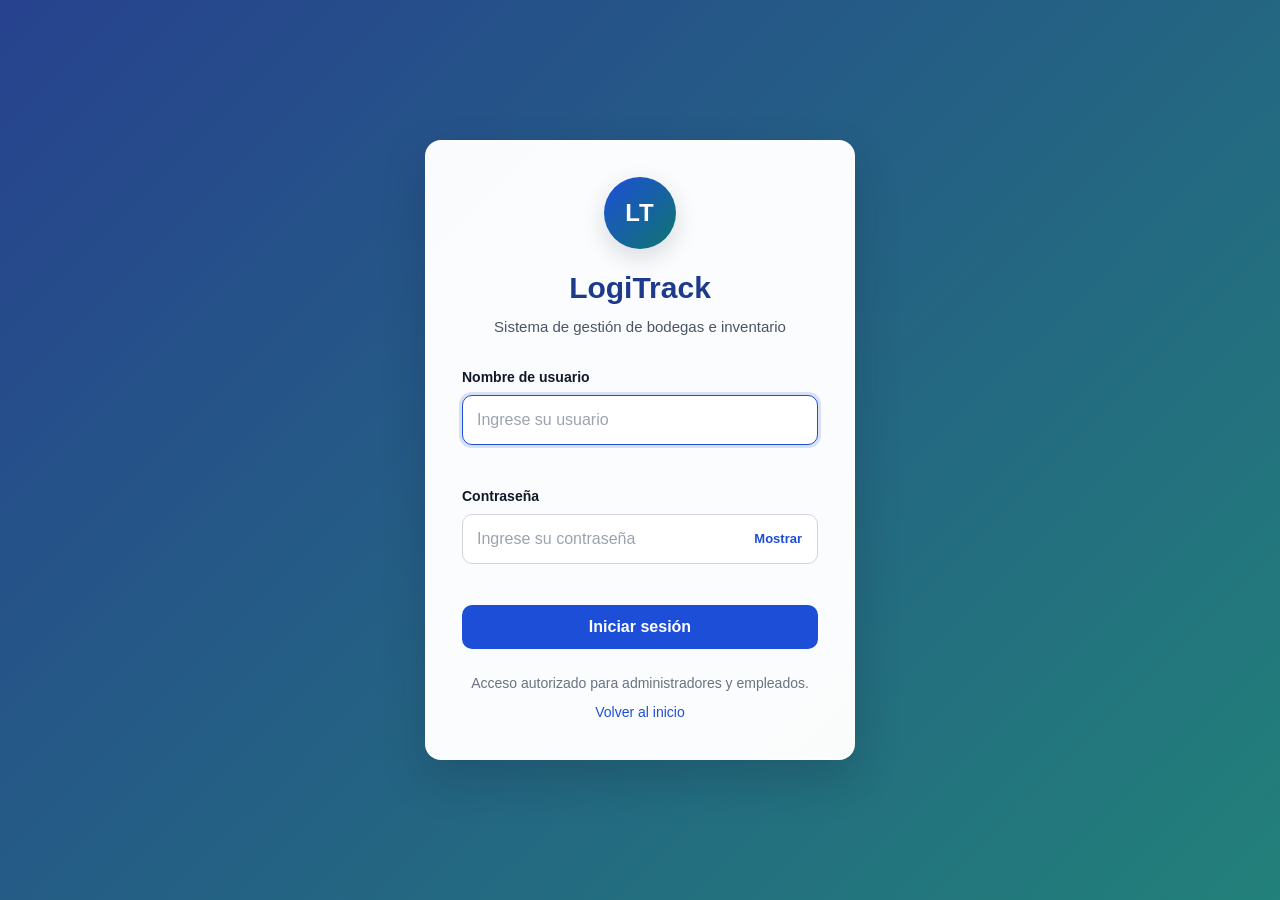
==== src/main/resources/static/index.html @ cb5ee6e6 "first commit" ====
<!DOCTYPE html>
<html lang="es">
<head>
    <link rel="icon" type="image/png" href="img/favicon.png">
    <meta charset="UTF-8">

    <meta
        name="viewport"
        content="width=device-width, initial-scale=1.0"
    >

    <meta
        name="description"
        content="Panel principal del sistema de gestión de bodegas LogiTrack"
    >

    <title>Inicio | LogiTrack</title>

    <link rel="stylesheet" href="css/styles.css">
</head>

<body>

    <header class="main-header">
        <div class="header-content">

            <a href="index.html" class="brand">
                LogiTrack
            </a>

            <nav class="main-nav" aria-label="Navegación principal">
                <a href="index.html" class="active">
                    Inicio
                </a>

                <a href="bodegas.html">
                    Bodegas
                </a>

                <a href="productos.html">
                    Productos
                </a>

                <a href="movimientos.html">
                    Movimientos
                </a>

                <button
                    type="button"
                    id="logoutButton"
                    class="logout-button"
                >
                    Cerrar sesión
                </button>
            </nav>

        </div>
    </header>

    <main class="container">

        <section class="page-header">
            <div>
                <h1>Panel principal</h1>

                <p>
                    Gestión de bodegas, productos y movimientos de inventario.
                </p>
            </div>

            <div>
                <span class="text-muted">
                    Usuario:
                </span>

                <strong id="currentUsername">
                    Usuario autenticado
                </strong>
            </div>
        </section>

        <div
            id="pageMessage"
            class="alert"
            role="alert"
            aria-live="polite"
            hidden
        ></div>

        <section aria-labelledby="summaryTitle">
            <div class="card-header">
                <h2 id="summaryTitle">
                    Resumen del sistema
                </h2>
            </div>

            <div class="grid grid-three-columns">

                <article class="summary-card">
                    <h3>Bodegas registradas</h3>

                    <p
                        id="totalBodegas"
                        class="summary-value"
                    >
                        --
                    </p>

                    <a href="bodegas.html">
                        Administrar bodegas
                    </a>
                </article>

                <article class="summary-card">
                    <h3>Productos registrados</h3>

                    <p
                        id="totalProductos"
                        class="summary-value"
                    >
                        --
                    </p>

                    <a href="productos.html">
                        Administrar productos
                    </a>
                </article>

                <article class="summary-card">
                    <h3>Movimientos registrados</h3>

                    <p
                        id="totalMovimientos"
                        class="summary-value"
                    >
                        --
                    </p>

                    <a href="movimientos.html">
                        Consultar movimientos
                    </a>
                </article>

            </div>
        </section>

        <section class="card" aria-labelledby="modulesTitle">

            <div class="card-header">
                <h2 id="modulesTitle">
                    Módulos principales
                </h2>
            </div>

            <div class="grid grid-three-columns">

                <article class="card">
                    <h2>Gestión de bodegas</h2>

                    <p>
                        Registra, consulta, actualiza y elimina las bodegas
                        administradas por LogiTrack.
                    </p>

                    <p>
                        Cada bodega puede almacenar su nombre, ubicación,
                        capacidad y usuario encargado.
                    </p>

                    <div class="form-actions">
                        <a
                            href="bodegas.html"
                            class="secondary-button"
                        >
                            Ir a bodegas
                        </a>
                    </div>
                </article>

                <article class="card">
                    <h2>Gestión de productos</h2>

                    <p>
                        Administra los datos generales de los productos
                        disponibles en el sistema.
                    </p>

                    <p>
                        El stock se controla por cada bodega mediante los
                        registros de inventario.
                    </p>

                    <div class="form-actions">
                        <a
                            href="productos.html"
                            class="secondary-button"
                        >
                            Ir a productos
                        </a>
                    </div>
                </article>

                <article class="card">
                    <h2>Movimientos de inventario</h2>

                    <p>
                        Registra entradas, salidas y transferencias de productos
                        entre las bodegas.
                    </p>

                    <p>
                        Cada movimiento conserva la fecha, el usuario
                        responsable, las bodegas involucradas y las cantidades.
                    </p>

                    <div class="form-actions">
                        <a
                            href="movimientos.html"
                            class="secondary-button"
                        >
                            Ir a movimientos
                        </a>
                    </div>
                </article>

            </div>
        </section>

        <section class="card" aria-labelledby="securityTitle">

            <div class="card-header">
                <h2 id="securityTitle">
                    Seguridad y trazabilidad
                </h2>
            </div>

            <p>
                Las solicitudes protegidas del sistema deben enviar el token
                JWT obtenido durante el inicio de sesión.
            </p>

            <p>
                Las operaciones realizadas por los usuarios pueden registrarse
                mediante el módulo de auditoría para conservar la trazabilidad
                de los cambios.
            </p>

        </section>

    </main>

    <footer class="main-footer">
        <p>
            LogiTrack S.A. — Sistema de gestión de bodegas e inventario
        </p>
    </footer>

    <noscript>
        <div class="noscript-message">
            JavaScript debe estar habilitado para utilizar LogiTrack.
        </div>
    </noscript>

    <script>
        document.addEventListener("DOMContentLoaded", function () {
            const token = localStorage.getItem("token");
            const username = localStorage.getItem("username");

            const currentUsername =
                document.getElementById("currentUsername");

            const logoutButton =
                document.getElementById("logoutButton");

            if (!token) {
                window.location.href = "login.html";
                return;
            }

            if (username && currentUsername) {
                currentUsername.textContent = username;
            }

            if (logoutButton) {
                logoutButton.addEventListener("click", function () {
                    localStorage.removeItem("token");
                    localStorage.removeItem("username");
                    localStorage.removeItem("rol");

                    window.location.href = "login.html";
                });
            }
        });
    </script>

</body>
</html>
---- src/main/resources/static/css/styles.css ----
/* =========================================================
   LogiTrack - Estilos generales del frontend
   Ruta: src/main/resources/static/css/styles.css
   ========================================================= */

/* ---------------------------------------------------------
   Variables y configuración general
   --------------------------------------------------------- */

:root {
    --color-primary: #1d4ed8;
    --color-primary-dark: #1e3a8a;
    --color-primary-light: #dbeafe;

    --color-secondary: #0f766e;
    --color-secondary-dark: #115e59;

    --color-success: #15803d;
    --color-success-light: #dcfce7;

    --color-warning: #b45309;
    --color-warning-light: #fef3c7;

    --color-danger: #b91c1c;
    --color-danger-dark: #991b1b;
    --color-danger-light: #fee2e2;

    --color-info: #0369a1;
    --color-info-light: #e0f2fe;

    --color-white: #ffffff;
    --color-background: #f3f4f6;
    --color-surface: #ffffff;
    --color-border: #d1d5db;

    --color-text: #111827;
    --color-text-secondary: #4b5563;
    --color-text-muted: #6b7280;

    --shadow-small: 0 1px 3px rgba(15, 23, 42, 0.12);
    --shadow-medium: 0 8px 24px rgba(15, 23, 42, 0.14);
    --shadow-large: 0 20px 45px rgba(15, 23, 42, 0.2);

    --border-radius-small: 6px;
    --border-radius-medium: 10px;
    --border-radius-large: 16px;

    --transition: 0.2s ease;
}

* {
    box-sizing: border-box;
    margin: 0;
    padding: 0;
}

html {
    min-height: 100%;
    scroll-behavior: smooth;
}

body {
    min-height: 100vh;
    background-color: var(--color-background);
    color: var(--color-text);
    font-family: Arial, Helvetica, sans-serif;
    font-size: 16px;
    line-height: 1.5;
}

button,
input,
select,
textarea {
    font: inherit;
}

button,
a {
    -webkit-tap-highlight-color: transparent;
}

a {
    color: var(--color-primary);
    text-decoration: none;
}

a:hover {
    color: var(--color-primary-dark);
    text-decoration: underline;
}

img {
    max-width: 100%;
    display: block;
}

/* ---------------------------------------------------------
   Clases de utilidad
   --------------------------------------------------------- */

.hidden,
[hidden] {
    display: none !important;
}

.text-center {
    text-align: center;
}

.text-right {
    text-align: right;
}

.text-success {
    color: var(--color-success);
}

.text-danger {
    color: var(--color-danger);
}

.text-muted {
    color: var(--color-text-muted);
}

.full-width {
    width: 100%;
}

.required {
    color: var(--color-danger);
}

.no-data {
    padding: 2rem 1rem;
    color: var(--color-text-muted);
    text-align: center;
}

/* ---------------------------------------------------------
   Página de inicio de sesión
   --------------------------------------------------------- */

.login-page {
    background:
        linear-gradient(
            135deg,
            rgba(30, 58, 138, 0.96),
            rgba(15, 118, 110, 0.92)
        );
}

.login-wrapper {
    display: flex;
    align-items: center;
    justify-content: center;
    min-height: 100vh;
    padding: 24px;
}

.login-container {
    width: 100%;
    max-width: 430px;
    padding: 36px;
    background-color: rgba(255, 255, 255, 0.98);
    border: 1px solid rgba(255, 255, 255, 0.7);
    border-radius: var(--border-radius-large);
    box-shadow: var(--shadow-large);
}

.login-header {
    margin-bottom: 28px;
    text-align: center;
}

.login-logo {
    display: flex;
    align-items: center;
    justify-content: center;
    width: 72px;
    height: 72px;
    margin: 0 auto 16px;
    background:
        linear-gradient(
            135deg,
            var(--color-primary),
            var(--color-secondary)
        );
    color: var(--color-white);
    border-radius: 50%;
    box-shadow: var(--shadow-medium);
    font-size: 24px;
    font-weight: bold;
    letter-spacing: 1px;
}

.login-header h1 {
    margin-bottom: 6px;
    color: var(--color-primary-dark);
    font-size: 30px;
}

.login-subtitle {
    color: var(--color-text-secondary);
    font-size: 15px;
}

.login-form {
    width: 100%;
}

.login-footer {
    margin-top: 24px;
    color: var(--color-text-muted);
    font-size: 14px;
    text-align: center;
}

.login-footer p {
    margin-bottom: 8px;
}

/* ---------------------------------------------------------
   Formularios
   --------------------------------------------------------- */

.form-group {
    margin-bottom: 18px;
}

.form-group label {
    display: block;
    margin-bottom: 7px;
    color: var(--color-text);
    font-size: 14px;
    font-weight: bold;
}

.form-group input,
.form-group select,
.form-group textarea {
    width: 100%;
    padding: 12px 14px;
    background-color: var(--color-white);
    color: var(--color-text);
    border: 1px solid var(--color-border);
    border-radius: var(--border-radius-medium);
    outline: none;
    transition:
        border-color var(--transition),
        box-shadow var(--transition),
        background-color var(--transition);
}

.form-group input::placeholder,
.form-group textarea::placeholder {
    color: #9ca3af;
}

.form-group input:focus,
.form-group select:focus,
.form-group textarea:focus {
    border-color: var(--color-primary);
    box-shadow: 0 0 0 3px rgba(29, 78, 216, 0.16);
}

.form-group input:disabled,
.form-group select:disabled,
.form-group textarea:disabled {
    background-color: #e5e7eb;
    color: var(--color-text-muted);
    cursor: not-allowed;
}

.form-group textarea {
    min-height: 100px;
    resize: vertical;
}

.form-row {
    display: grid;
    grid-template-columns: repeat(2, minmax(0, 1fr));
    gap: 16px;
}

.form-actions {
    display: flex;
    flex-wrap: wrap;
    gap: 12px;
    margin-top: 20px;
}

.field-error {
    display: block;
    min-height: 18px;
    margin-top: 5px;
    color: var(--color-danger);
    font-size: 13px;
}

.input-error {
    border-color: var(--color-danger) !important;
    box-shadow: 0 0 0 3px rgba(185, 28, 28, 0.12) !important;
}

.password-container {
    position: relative;
    display: flex;
    align-items: center;
}

.password-container input {
    padding-right: 88px;
}

.password-toggle {
    position: absolute;
    right: 8px;
    padding: 6px 8px;
    background-color: transparent;
    color: var(--color-primary);
    border: none;
    border-radius: var(--border-radius-small);
    cursor: pointer;
    font-size: 13px;
    font-weight: bold;
}

.password-toggle:hover {
    background-color: var(--color-primary-light);
}

.password-toggle:focus-visible {
    outline: 2px solid var(--color-primary);
    outline-offset: 2px;
}

/* ---------------------------------------------------------
   Botones
   --------------------------------------------------------- */

.primary-button,
.secondary-button,
.danger-button,
.success-button,
.action-button {
    display: inline-flex;
    align-items: center;
    justify-content: center;
    min-height: 42px;
    padding: 10px 18px;
    border: none;
    border-radius: var(--border-radius-medium);
    cursor: pointer;
    font-weight: bold;
    text-align: center;
    text-decoration: none;
    transition:
        background-color var(--transition),
        transform var(--transition),
        box-shadow var(--transition);
}

.primary-button {
    width: 100%;
    background-color: var(--color-primary);
    color: var(--color-white);
}

.primary-button:hover {
    background-color: var(--color-primary-dark);
    color: var(--color-white);
    text-decoration: none;
    box-shadow: var(--shadow-small);
    transform: translateY(-1px);
}

.secondary-button {
    background-color: var(--color-secondary);
    color: var(--color-white);
}

.secondary-button:hover {
    background-color: var(--color-secondary-dark);
    color: var(--color-white);
    text-decoration: none;
}

.success-button {
    background-color: var(--color-success);
    color: var(--color-white);
}

.success-button:hover {
    background-color: #166534;
    color: var(--color-white);
    text-decoration: none;
}

.danger-button {
    background-color: var(--color-danger);
    color: var(--color-white);
}

.danger-button:hover {
    background-color: var(--color-danger-dark);
    color: var(--color-white);
    text-decoration: none;
}

.action-button {
    min-height: 34px;
    padding: 7px 11px;
    background-color: var(--color-primary-light);
    color: var(--color-primary-dark);
    font-size: 13px;
}

.action-button:hover {
    background-color: #bfdbfe;
    text-decoration: none;
}

.primary-button:active,
.secondary-button:active,
.success-button:active,
.danger-button:active,
.action-button:active {
    transform: translateY(0);
}

.primary-button:disabled,
.secondary-button:disabled,
.success-button:disabled,
.danger-button:disabled,
.action-button:disabled {
    background-color: #9ca3af;
    cursor: not-allowed;
    box-shadow: none;
    transform: none;
}

.loading-indicator {
    margin-left: 8px;
    font-size: 14px;
}

/* ---------------------------------------------------------
   Mensajes y alertas
   --------------------------------------------------------- */

.login-message,
.alert {
    margin-bottom: 18px;
    padding: 12px 14px;
    border: 1px solid transparent;
    border-radius: var(--border-radius-medium);
    font-size: 14px;
}

.login-message {
    background-color: var(--color-danger-light);
    color: var(--color-danger-dark);
    border-color: #fecaca;
}

.login-message.success,
.alert-success {
    background-color: var(--color-success-light);
    color: #166534;
    border-color: #bbf7d0;
}

.login-message.error,
.alert-error {
    background-color: var(--color-danger-light);
    color: var(--color-danger-dark);
    border-color: #fecaca;
}

.alert-warning {
    background-color: var(--color-warning-light);
    color: #92400e;
    border-color: #fde68a;
}

.alert-info {
    background-color: var(--color-info-light);
    color: var(--color-info);
    border-color: #bae6fd;
}

.noscript-message {
    position: fixed;
    right: 16px;
    bottom: 16px;
    left: 16px;
    padding: 14px;
    background-color: var(--color-warning-light);
    color: #78350f;
    border: 1px solid #fbbf24;
    border-radius: var(--border-radius-medium);
    box-shadow: var(--shadow-medium);
    text-align: center;
}

/* ---------------------------------------------------------
   Encabezado y navegación
   --------------------------------------------------------- */

.main-header {
    background-color: var(--color-primary-dark);
    color: var(--color-white);
    box-shadow: var(--shadow-medium);
}

.header-content {
    display: flex;
    align-items: center;
    justify-content: space-between;
    width: min(1200px, calc(100% - 32px));
    min-height: 68px;
    margin: 0 auto;
    gap: 20px;
}

.brand {
    color: var(--color-white);
    font-size: 22px;
    font-weight: bold;
    text-decoration: none;
}

.brand:hover {
    color: var(--color-white);
    text-decoration: none;
}

.main-nav {
    display: flex;
    align-items: center;
    gap: 8px;
}

.main-nav a {
    padding: 9px 12px;
    color: #dbeafe;
    border-radius: var(--border-radius-small);
    font-size: 14px;
    font-weight: bold;
    text-decoration: none;
}

.main-nav a:hover,
.main-nav a.active {
    background-color: rgba(255, 255, 255, 0.14);
    color: var(--color-white);
}

.logout-button {
    padding: 8px 12px;
    background-color: transparent;
    color: var(--color-white);
    border: 1px solid rgba(255, 255, 255, 0.6);
    border-radius: var(--border-radius-small);
    cursor: pointer;
}

.logout-button:hover {
    background-color: var(--color-white);
    color: var(--color-primary-dark);
}

/* ---------------------------------------------------------
   Contenido principal
   --------------------------------------------------------- */

.container {
    width: min(1200px, calc(100% - 32px));
    margin: 0 auto;
    padding: 28px 0;
}

.page-header {
    display: flex;
    align-items: center;
    justify-content: space-between;
    gap: 16px;
    margin-bottom: 24px;
}

.page-header h1 {
    color: var(--color-primary-dark);
    font-size: 28px;
}

.page-header p {
    margin-top: 4px;
    color: var(--color-text-secondary);
}

.card {
    margin-bottom: 24px;
    padding: 24px;
    background-color: var(--color-surface);
    border: 1px solid #e5e7eb;
    border-radius: var(--border-radius-large);
    box-shadow: var(--shadow-small);
}

.card-header {
    display: flex;
    align-items: center;
    justify-content: space-between;
    gap: 16px;
    margin-bottom: 20px;
}

.card-header h2,
.card h2 {
    color: var(--color-primary-dark);
    font-size: 21px;
}

.grid {
    display: grid;
    gap: 20px;
}

.grid-two-columns {
    grid-template-columns: repeat(2, minmax(0, 1fr));
}

.grid-three-columns {
    grid-template-columns: repeat(3, minmax(0, 1fr));
}

.summary-card {
    padding: 20px;
    background-color: var(--color-white);
    border-left: 5px solid var(--color-primary);
    border-radius: var(--border-radius-medium);
    box-shadow: var(--shadow-small);
}

.summary-card h3 {
    margin-bottom: 8px;
    color: var(--color-text-secondary);
    font-size: 15px;
}

.summary-value {
    color: var(--color-primary-dark);
    font-size: 28px;
    font-weight: bold;
}

/* ---------------------------------------------------------
   Tablas
   --------------------------------------------------------- */

.table-container {
    width: 100%;
    overflow-x: auto;
    border: 1px solid #e5e7eb;
    border-radius: var(--border-radius-medium);
}

.data-table {
    width: 100%;
    min-width: 700px;
    border-collapse: collapse;
    background-color: var(--color-white);
}

.data-table th,
.data-table td {
    padding: 13px 14px;
    border-bottom: 1px solid #e5e7eb;
    text-align: left;
    vertical-align: middle;
}

.data-table th {
    background-color: #eff6ff;
    color: var(--color-primary-dark);
    font-size: 14px;
}

.data-table td {
    color: var(--color-text-secondary);
    font-size: 14px;
}

.data-table tbody tr:hover {
    background-color: #f9fafb;
}

.data-table tbody tr:last-child td {
    border-bottom: none;
}

.table-actions {
    display: flex;
    flex-wrap: wrap;
    gap: 7px;
}

/* ---------------------------------------------------------
   Etiquetas de estado
   --------------------------------------------------------- */

.badge {
    display: inline-block;
    padding: 4px 9px;
    border-radius: 999px;
    font-size: 12px;
    font-weight: bold;
}

.badge-success {
    background-color: var(--color-success-light);
    color: #166534;
}

.badge-warning {
    background-color: var(--color-warning-light);
    color: #92400e;
}

.badge-danger {
    background-color: var(--color-danger-light);
    color: var(--color-danger-dark);
}

.badge-info {
    background-color: var(--color-info-light);
    color: var(--color-info);
}

/* ---------------------------------------------------------
   Modal sencillo
   --------------------------------------------------------- */

.modal {
    position: fixed;
    inset: 0;
    z-index: 1000;
    display: flex;
    align-items: center;
    justify-content: center;
    padding: 20px;
    background-color: rgba(15, 23, 42, 0.65);
}

.modal-content {
    width: 100%;
    max-width: 560px;
    max-height: 90vh;
    overflow-y: auto;
    padding: 24px;
    background-color: var(--color-white);
    border-radius: var(--border-radius-large);
    box-shadow: var(--shadow-large);
}

.modal-header {
    display: flex;
    align-items: center;
    justify-content: space-between;
    gap: 12px;
    margin-bottom: 20px;
}

.modal-header h2 {
    color: var(--color-primary-dark);
}

.close-button {
    display: flex;
    align-items: center;
    justify-content: center;
    width: 34px;
    height: 34px;
    background-color: transparent;
    color: var(--color-text-secondary);
    border: none;
    border-radius: 50%;
    cursor: pointer;
    font-size: 22px;
}

.close-button:hover {
    background-color: #e5e7eb;
    color: var(--color-text);
}

/* ---------------------------------------------------------
   Pie de página
   --------------------------------------------------------- */

.main-footer {
    margin-top: 30px;
    padding: 22px 16px;
    background-color: var(--color-primary-dark);
    color: #dbeafe;
    text-align: center;
    font-size: 14px;
}

/* ---------------------------------------------------------
   Accesibilidad
   --------------------------------------------------------- */

:focus-visible {
    outline: 3px solid rgba(29, 78, 216, 0.45);
    outline-offset: 2px;
}

@media (prefers-reduced-motion: reduce) {
    *,
    *::before,
    *::after {
        scroll-behavior: auto !important;
        transition: none !important;
        animation: none !important;
    }
}

/* ---------------------------------------------------------
   Diseño adaptable
   --------------------------------------------------------- */

@media (max-width: 800px) {
    .header-content,
    .page-header,
    .card-header {
        align-items: flex-start;
        flex-direction: column;
    }

    .main-nav {
        width: 100%;
        flex-wrap: wrap;
    }

    .form-row,
    .grid-two-columns,
    .grid-three-columns {
        grid-template-columns: 1fr;
    }

    .page-header h1 {
        font-size: 24px;
    }
}

@media (max-width: 520px) {
    .login-wrapper {
        padding: 14px;
    }

    .login-container {
        padding: 26px 20px;
        border-radius: var(--border-radius-medium);
    }

    .login-logo {
        width: 62px;
        height: 62px;
        font-size: 21px;
    }

    .login-header h1 {
        font-size: 26px;
    }

    .container {
        width: min(100% - 20px, 1200px);
        padding: 20px 0;
    }

    .card {
        padding: 18px;
    }

    .form-actions {
        flex-direction: column;
    }

    .form-actions button,
    .form-actions a {
        width: 100%;
    }

    .password-container input {
        padding-right: 82px;
    }
}
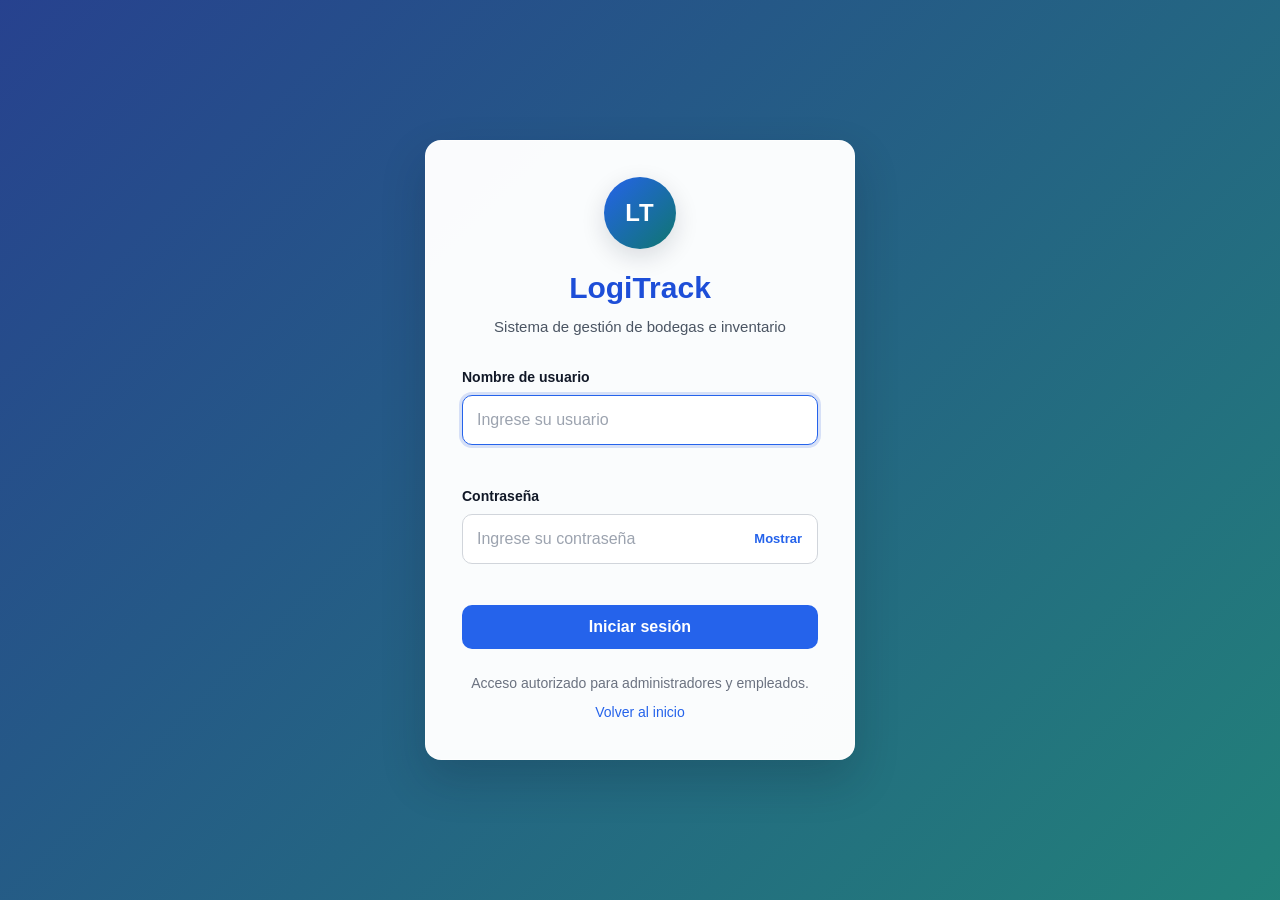
==== commit 0fe3137e: "feat: add controllers for inventory and user management, update static resources" ====
--- a/src/main/resources/static/index.html
+++ b/src/main/resources/static/index.html
@@ -43,6 +43,14 @@
 
                 <a href="movimientos.html">
                     Movimientos
+                </a>
+
+                <a href="auditoria.html">
+                    Auditoría
+                </a>
+
+                <a href="usuarios.html">
+                    Usuarios
                 </a>
 
                 <button
@@ -261,37 +269,7 @@
         </div>
     </noscript>
 
-    <script>
-        document.addEventListener("DOMContentLoaded", function () {
-            const token = localStorage.getItem("token");
-            const username = localStorage.getItem("username");
-
-            const currentUsername =
-                document.getElementById("currentUsername");
-
-            const logoutButton =
-                document.getElementById("logoutButton");
-
-            if (!token) {
-                window.location.href = "login.html";
-                return;
-            }
-
-            if (username && currentUsername) {
-                currentUsername.textContent = username;
-            }
-
-            if (logoutButton) {
-                logoutButton.addEventListener("click", function () {
-                    localStorage.removeItem("token");
-                    localStorage.removeItem("username");
-                    localStorage.removeItem("rol");
-
-                    window.location.href = "login.html";
-                });
-            }
-        });
-    </script>
+    <script src="js/dashboard.js" defer></script>
 
 </body>
 </html>
--- a/src/main/resources/static/css/styles.css
+++ b/src/main/resources/static/css/styles.css
@@ -8,8 +8,8 @@
    --------------------------------------------------------- */
 
 :root {
-    --color-primary: #1d4ed8;
-    --color-primary-dark: #1e3a8a;
+    --color-primary: #2563eb;
+    --color-primary-dark: #1d4ed8;
     --color-primary-light: #dbeafe;
 
     --color-secondary: #0f766e;
@@ -61,9 +61,11 @@
 
 body {
     min-height: 100vh;
-    background-color: var(--color-background);
+    background:
+        radial-gradient(circle at top left, rgba(37, 99, 235, 0.16), transparent 22%),
+        var(--color-background);
     color: var(--color-text);
-    font-family: Arial, Helvetica, sans-serif;
+    font-family: "Segoe UI", Roboto, Arial, sans-serif;
     font-size: 16px;
     line-height: 1.5;
 }
@@ -510,7 +512,10 @@
    --------------------------------------------------------- */
 
 .main-header {
-    background-color: var(--color-primary-dark);
+    position: sticky;
+    top: 0;
+    z-index: 10;
+    background: linear-gradient(135deg, var(--color-primary-dark), #0f172a);
     color: var(--color-white);
     box-shadow: var(--shadow-medium);
 }
@@ -603,7 +608,7 @@
 .card {
     margin-bottom: 24px;
     padding: 24px;
-    background-color: var(--color-surface);
+    background: linear-gradient(180deg, rgba(255,255,255,0.98), rgba(248,250,252,0.96));
     border: 1px solid #e5e7eb;
     border-radius: var(--border-radius-large);
     box-shadow: var(--shadow-small);
@@ -638,7 +643,7 @@
 
 .summary-card {
     padding: 20px;
-    background-color: var(--color-white);
+    background: linear-gradient(145deg, var(--color-white), #eff6ff);
     border-left: 5px solid var(--color-primary);
     border-radius: var(--border-radius-medium);
     box-shadow: var(--shadow-small);
@@ -845,6 +850,13 @@
         flex-wrap: wrap;
     }
 
+    .main-nav a,
+    .logout-button {
+        width: 100%;
+        justify-content: center;
+        text-align: center;
+    }
+
     .form-row,
     .grid-two-columns,
     .grid-three-columns {
@@ -857,6 +869,10 @@
 }
 
 @media (max-width: 520px) {
+    .header-content {
+        width: min(100% - 20px, 1200px);
+    }
+
     .login-wrapper {
         padding: 14px;
     }
@@ -894,6 +910,10 @@
         width: 100%;
     }
 
+    .table-container {
+        border-radius: var(--border-radius-small);
+    }
+
     .password-container input {
         padding-right: 82px;
     }
